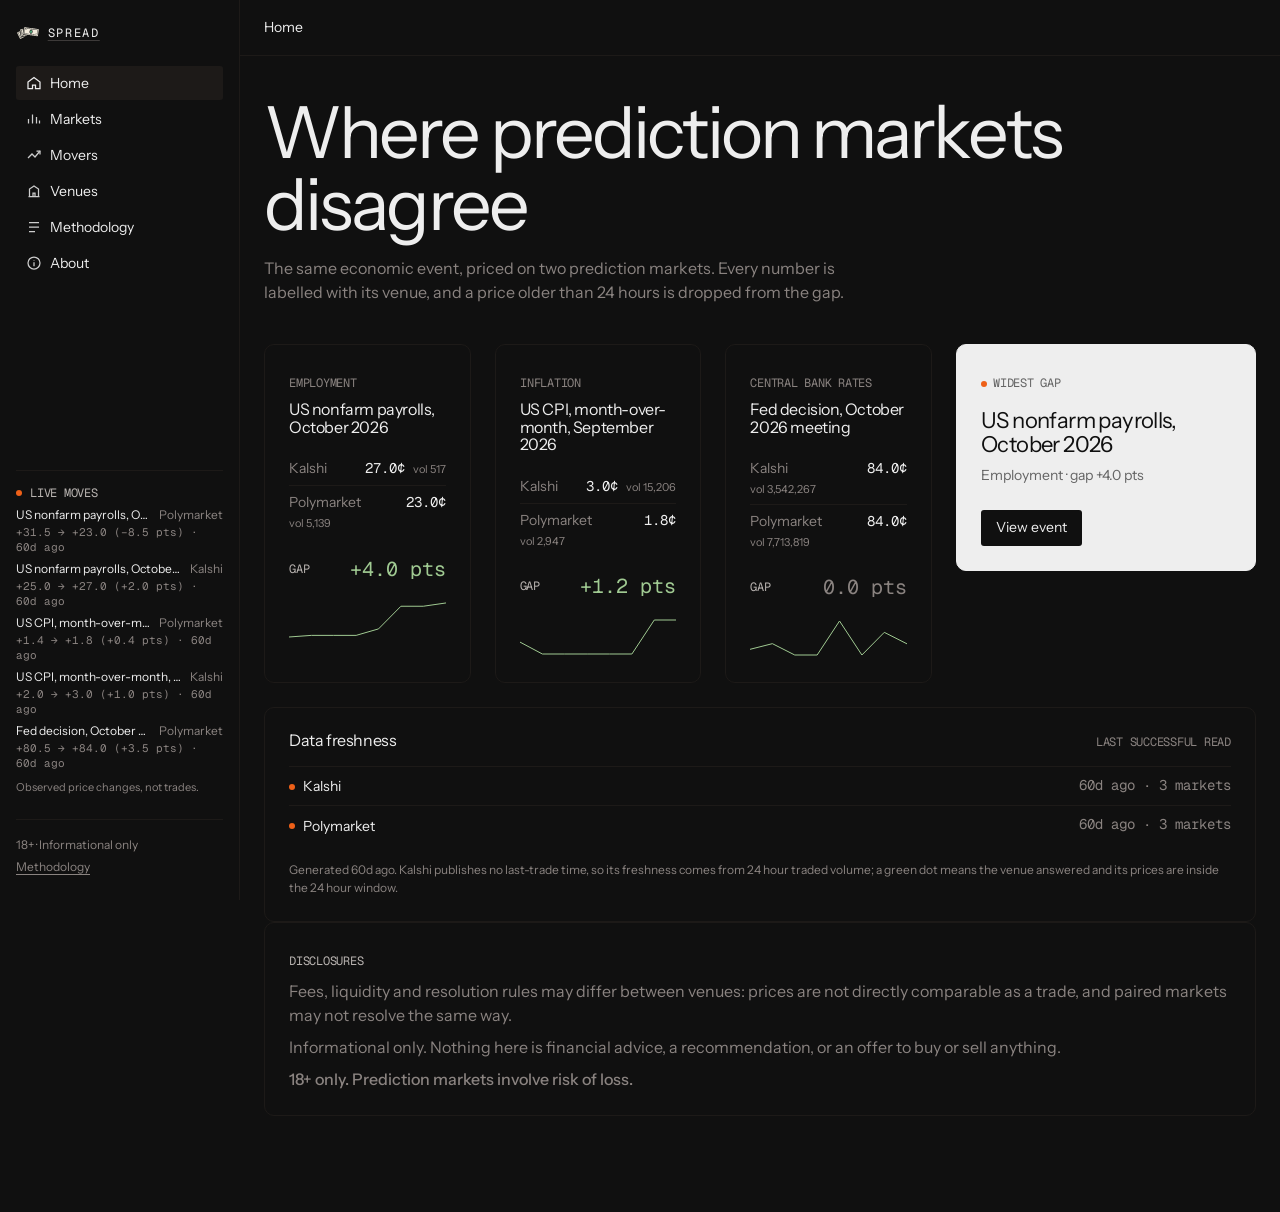
==== site/index.html @ 3cb773e7 "Add the static site, exporters, and deploy workflow The prototype pipeline grew a 7-page site, a dat" ====
<!DOCTYPE html>
<html lang="en">
<head>
<meta charset="utf-8">
<meta name="viewport" content="width=device-width, initial-scale=1">
<meta name="description" content="Where two prediction markets disagree on the same economic event. Informational only.">
<title>Spread — where prediction markets disagree</title>
<link rel="icon" href="assets/favicon.svg" type="image/svg+xml">
<link rel="icon" href="assets/favicon.ico" sizes="any">
<link rel="apple-touch-icon" href="assets/spread-icon-512.png">
<link rel="stylesheet" href="styles/tokens.css">
<link rel="stylesheet" href="styles/base.css">
</head>
<body data-page="home">
<main class="content" id="page">
  <h1 class="display">Where prediction markets disagree</h1>
  <p class="subhead" style="max-width:56ch;margin-top:16px">
    The same economic event, priced on two prediction markets. Every number is
    labelled with its venue, and a price older than 24 hours is dropped from the gap.
  </p>
  <div id="home-body" style="margin-top:40px"></div>
</main>
<script src="app.js"></script>
<script src="pages/home.js"></script>
</body>
</html>
---- site/styles/tokens.css ----
/* Design tokens for Spread.
 *
 * The custom properties below are DESIGN.md's "Quick Start > CSS Custom
 * Properties" block, kept in the same order and with the same values so this
 * file can be diffed against the spec. The only additions are marked, and
 * every one of them is either a layout measurement or a value already in the
 * palette - no new colours, no new accents.
 *
 * The font loader is an @import rather than a <link> in seven page heads, so
 * there is exactly one place where the site's faces are loaded.
 *
 * Brand update: Instrument Sans is the face of the Spread wordmark (logo
 * sheet), so it now carries everything --font-geist names - display, headings,
 * body and UI - while Geist Mono keeps every instrument label, which is the
 * split DESIGN.md calls structural. Geist stays in the fallback stack after
 * Instrument Sans, exactly as DESIGN.md writes it, so a missing webfont
 * degrades to the spec's own stack rather than to a system default.
 */
@import url("https://fonts.googleapis.com/css2?family=Geist+Mono:wght@400&family=Instrument+Sans:wght@400;500&display=swap");

:root {
  /* Colors */
  --color-obsidian-canvas: #101010;
  --color-carbon-lift: #1d1a18;
  --color-ash-stroke: #3d3a39;
  --color-graphite-mid: #4d4947;
  --color-warm-granite: #8a8380;
  --color-pale-stone: #b8b3b0;
  --color-bone: #eeeeee;
  --color-chalk: #fafafa;
  --color-signal-orange: #ee6018;
  --color-metric-green: #a0ca92;

  /* Typography — Font Families
   * DEVIATION from DESIGN.md, on the brand kit: 'Instrument Sans' leads the
   * stack (the wordmark's own face, open licence) with 'Geist' second. Swap
   * the two words to go back to a Geist-only site.
   */
  --font-geist: 'Instrument Sans', 'Geist', ui-sans-serif, system-ui, -apple-system, BlinkMacSystemFont, "Segoe UI", Roboto, sans-serif;
  --font-geist-mono: 'Geist Mono', ui-monospace, SFMono-Regular, Menlo, Monaco, Consolas, monospace;

  /* Typography — Scale */
  --text-caption: 12px;
  --leading-caption: 1;
  --tracking-caption: -0.24px;
  --text-body-sm: 14px;
  --leading-body-sm: 1.43;
  --text-body: 16px;
  --leading-body: 1.5;
  --text-heading: 36px;
  --leading-heading: 1.1;
  --tracking-heading: -1.12px;
  --text-heading-lg: 44px;
  --leading-heading-lg: 1.12;
  --tracking-heading-lg: -1.1px;
  --text-display: 72px;
  --leading-display: 1;
  --tracking-display: -2.88px;

  /* Typography — Weights */
  --font-weight-regular: 400;
  --font-weight-medium: 500;

  /* Spacing */
  --spacing-unit: 8px;
  --spacing-8: 8px;
  --spacing-16: 16px;
  --spacing-24: 24px;
  --spacing-32: 32px;
  --spacing-40: 40px;
  --spacing-56: 56px;
  --spacing-80: 80px;
  --spacing-96: 96px;
  --spacing-120: 120px;

  /* Layout */
  --page-max-width: 1200px;
  --section-gap: 96px;
  --card-padding: 24px;
  --element-gap: 24px;

  /* Border Radius */
  --radius-sm: 3px;
  --radius-lg: 10px;
  --radius-2xl: 20px;

  /* Named Radii */
  --radius-nav: 3px;
  --radius-cards: 10px;
  --radius-buttons: 3px;
  --radius-largepanels: 20px;

  /* Surfaces */
  --surface-obsidian-canvas: #101010;
  --surface-carbon-lift: #1d1a18;
  --surface-bone-card: #eeeeee;
  --surface-chalk-elevated: #fafafa;

  /* --- Additions: layout, motion and hairlines -------------------------
   * Hairlines are #1d1a18 per the site brief, which is the palette's own
   * carbon lift; --color-ash-stroke stays available for ghost outlines.
   */
  --hairline: var(--color-carbon-lift);
  --sidebar-width: 240px;
  --topbar-height: 56px;
  --breakpoint-narrow: 800px;
  --sparkline-height: 40px;

  /* Motion: short and mechanical, never springy. */
  --duration-fast: 0.15s;
  --duration-enter: 0.2s;
  --ease-mechanical: cubic-bezier(0.4, 0, 0.2, 1);

  /* Text colours that are not raw values, only aliases of the palette. */
  --text-primary: var(--color-bone);
  --text-muted: var(--color-warm-granite);
  --text-tertiary: var(--color-pale-stone);
  --text-on-light: var(--color-obsidian-canvas);
  --fill-action: var(--color-carbon-lift);
  --fill-action-hover: var(--color-graphite-mid); /* the palette's mid-tone fill */
}
---- site/styles/base.css ----
/* Base layer for Spread: reset, type, shell, and the shared primitives.
 *
 * Rules this file enforces everywhere, from DESIGN.md and the site brief:
 *   - canvas is #101010 and nothing else is a page background
 *   - Geist at weight 400 (500 only for a label that must dominate)
 *   - buttons are 3px radius, never pills, never filled with an accent
 *   - no shadows anywhere, in any state
 *   - #ee6018 and #a0ca92 are data-voice colours: dots, strokes, labels only
 *
 * Class inventory, so pages can be built without re-inventing anything:
 *   shell      .shell .sidebar .wordmark .nav .nav-item .nav-icon .moves
 *              .sidebar-foot .scrim .topbar .topbar-title .icon-button .content
 *   type       .label .display .headline .title .subhead .muted .mono
 *   surfaces   .card .card--light .card-head .card-grid .split .divider
 *   controls   .btn .btn--light .btn--ghost .input .select .segmented .segment
 *   data       .price .price--stale .stale-tag .stale-dot .gap .metric
 *              .stat-row .table .dots .spark .chart .bar
 *   motion     .enter .tick .pulse (all disabled under reduced motion)
 */

/* --- Reset ------------------------------------------------------------ */
*,
*::before,
*::after {
  box-sizing: border-box;
}

html,
body,
h1,
h2,
h3,
h4,
p,
figure,
ul,
ol,
dl,
dd,
fieldset,
legend {
  margin: 0;
  padding: 0;
}

ul[class],
ol[class] {
  list-style: none;
}

img,
svg,
canvas {
  display: block;
  max-width: 100%;
}

button,
input,
select,
textarea {
  font: inherit;
  color: inherit;
}

fieldset {
  border: 0;
}

table {
  border-collapse: collapse;
  border-spacing: 0;
}

/* --- Page ------------------------------------------------------------- */
html {
  background-color: var(--color-obsidian-canvas);
  -webkit-text-size-adjust: 100%;
}

body {
  margin: 0;
  min-height: 100vh;
  background-color: var(--color-obsidian-canvas);
  color: var(--color-bone);
  font-family: var(--font-geist);
  font-size: var(--text-body);
  font-weight: var(--font-weight-regular);
  line-height: var(--leading-body);
  letter-spacing: 0;
  -webkit-font-smoothing: antialiased;
  text-rendering: optimizeLegibility;
}

/* One mechanical switch-flip for every interactive state, per the motion
 * rules: colour, background and border move together. Transform rides along
 * so a press can compress a control and let it spring back - feedback on
 * pointer-down, not on release. */
a,
button,
input,
select,
textarea,
[role="button"],
.card,
.nav-item,
.moves-item tr {
  transition: color var(--duration-fast) var(--ease-mechanical),
    background-color var(--duration-fast) var(--ease-mechanical),
    border-color var(--duration-fast) var(--ease-mechanical),
    stroke var(--duration-fast) var(--ease-mechanical),
    opacity var(--duration-fast) var(--ease-mechanical),
    transform var(--duration-fast) var(--ease-mechanical);
}

a {
  color: var(--color-bone);
  text-decoration-color: var(--color-ash-stroke);
  text-underline-offset: 3px;
}

a:hover {
  color: var(--color-chalk);
  text-decoration-color: var(--color-chalk);
}

/* Keyboard focus must be visible on every control. :focus-visible alone is a
 * heuristic some engines do not fire for programmatic or scripted focus, so a
 * plain :focus rule backs it up - the ring is bone, never a new colour. */
:focus-visible,
a:focus,
button:focus,
input:focus,
select:focus,
summary:focus,
[tabindex]:focus {
  outline: 2px solid var(--color-bone);
  outline-offset: 2px;
  border-radius: var(--radius-sm);
}

::selection {
  background-color: var(--color-ash-stroke);
  color: var(--color-chalk);
}

/* --- Type ------------------------------------------------------------- */
h1,
h2,
h3,
h4 {
  font-weight: var(--font-weight-regular);
  line-height: var(--leading-heading);
  letter-spacing: var(--tracking-heading);
}

.display {
  font-size: var(--text-display);
  line-height: var(--leading-display);
  letter-spacing: var(--tracking-display);
  font-weight: var(--font-weight-regular);
}

.headline {
  font-size: var(--text-heading-lg);
  line-height: var(--leading-heading-lg);
  letter-spacing: var(--tracking-heading-lg);
}

.title {
  font-size: var(--text-heading);
  line-height: var(--leading-heading);
  letter-spacing: var(--tracking-heading);
}

.subhead {
  font-size: var(--text-body);
  line-height: var(--leading-body);
  color: var(--color-warm-granite);
}

.muted {
  color: var(--color-warm-granite);
}

.tertiary {
  color: var(--color-pale-stone);
}

.mono {
  font-family: var(--font-geist-mono);
  font-variant-numeric: tabular-nums;
}

/* The instrument voice: eyebrows, status labels, column headers. */
.label {
  display: inline-block;
  font-family: var(--font-geist-mono);
  font-size: var(--text-caption);
  font-weight: var(--font-weight-regular);
  line-height: var(--leading-caption);
  letter-spacing: var(--tracking-caption);
  text-transform: uppercase;
  color: var(--color-pale-stone);
}

.label--muted {
  color: var(--color-warm-granite);
}

.label--strong {
  font-weight: var(--font-weight-medium);
  color: var(--color-bone);
}

/* --- Shell ------------------------------------------------------------ */
.shell {
  display: grid;
  grid-template-columns: var(--sidebar-width) minmax(0, 1fr);
  min-height: 100vh;
}

.sidebar {
  position: sticky;
  top: 0;
  align-self: start;
  height: 100vh;
  display: flex;
  flex-direction: column;
  gap: var(--spacing-24);
  padding: var(--spacing-24) var(--spacing-16);
  background-color: var(--color-obsidian-canvas);
  border-right: 1px solid var(--hairline);
}

.wordmark {
  display: inline-flex;
  align-items: center;
  gap: var(--spacing-8);
  font-family: var(--font-geist-mono);
  font-size: var(--text-caption);
  letter-spacing: 0.14em;
  text-transform: uppercase;
  color: var(--color-bone);
}

/* The brand kit's symbol, reversed for the dark canvas. Decorative: the
 * "Spread" text beside it carries the accessible name. */
.wordmark-mark {
  display: block;
  height: 14px;
  width: auto;
}

/* The full lockup, used once, on About. */
.brand-lockup {
  display: block;
  width: min(200px, 60%);
  height: auto;
  margin-bottom: var(--spacing-16);
}

.nav {
  display: flex;
  flex-direction: column;
  gap: 2px;
}

.nav-item {
  display: flex;
  align-items: center;
  gap: var(--spacing-8);
  padding: 7px 10px;
  border-radius: var(--radius-sm);
  font-size: var(--text-body-sm);
  line-height: var(--leading-body-sm);
  color: var(--color-bone);
  text-decoration: none;
}

.nav-item:hover {
  background-color: var(--color-carbon-lift);
  color: var(--color-chalk);
}

.nav-item[aria-current="page"] {
  background-color: var(--color-carbon-lift);
}

.nav-icon {
  width: 16px;
  height: 16px;
  flex: none;
  stroke: currentColor;
  fill: none;
  stroke-width: 1.25;
  opacity: 0.85;
}

.nav-item[aria-current="page"] .nav-icon {
  opacity: 1;
}

/* Live moves widget: a readout of observed price changes, never "trades". */
.moves {
  margin-top: auto;
  display: flex;
  flex-direction: column;
  gap: var(--spacing-8);
  padding-top: var(--spacing-16);
  border-top: 1px solid var(--hairline);
}

.moves-head {
  display: flex;
  align-items: center;
  gap: var(--spacing-8);
}

.moves-list {
  display: flex;
  flex-direction: column;
  gap: 6px;
}

.moves-item {
  display: grid;
  grid-template-columns: minmax(0, 1fr) auto;
  gap: 2px var(--spacing-8);
  font-size: 12px;
  line-height: 1.35;
}

.moves-item .moves-event {
  color: var(--color-bone);
  white-space: nowrap;
  overflow: hidden;
  text-overflow: ellipsis;
}

.moves-item .moves-venue {
  color: var(--color-warm-granite);
}

.moves-item .moves-price {
  grid-column: 1 / -1;
  font-family: var(--font-geist-mono);
  font-size: 11px;
  color: var(--color-warm-granite);
}

.sidebar-foot {
  display: flex;
  flex-direction: column;
  gap: 4px;
  padding-top: var(--spacing-16);
  border-top: 1px solid var(--hairline);
  font-size: var(--text-caption);
  color: var(--color-warm-granite);
}

.sidebar-foot a {
  color: var(--color-warm-granite);
  text-decoration: underline;
}

.sidebar-foot a:hover {
  color: var(--color-bone);
}

.main {
  min-width: 0;
  display: flex;
  flex-direction: column;
}

.topbar {
  position: sticky;
  top: 0;
  z-index: 5;
  display: flex;
  align-items: center;
  gap: var(--spacing-16);
  height: var(--topbar-height);
  padding: 0 var(--spacing-24);
  background-color: var(--color-obsidian-canvas);
  border-bottom: 1px solid var(--hairline);
}

.topbar-title {
  font-size: var(--text-body-sm);
  color: var(--color-bone);
}

/* The mark appears only when the sidebar is collapsed (see the narrow
 * layout), so the brand is present on a phone without being twice on a
 * desktop. */
.topbar-mark {
  display: none;
  height: 14px;
  width: auto;
}

.icon-button {
  display: inline-flex;
  align-items: center;
  justify-content: center;
  width: 28px;
  height: 28px;
  padding: 0;
  background: none;
  border: 1px solid transparent;
  border-radius: var(--radius-sm);
  color: var(--color-bone);
  cursor: pointer;
}

.icon-button:hover {
  background-color: var(--color-carbon-lift);
}

.icon-button svg {
  width: 16px;
  height: 16px;
  stroke: currentColor;
  fill: none;
  stroke-width: 1.5;
}

/* The toggle only exists at narrow widths; wide layout shows the sidebar. */
.topbar-toggle {
  display: none;
}

.content {
  flex: 1;
  width: 100%;
  max-width: var(--page-max-width);
  padding: var(--spacing-40) var(--spacing-24) var(--spacing-96);
}

.scrim {
  display: none;
}

/* --- Surfaces --------------------------------------------------------- */
.card {
  background-color: transparent;
  border: 1px solid var(--hairline);
  border-radius: var(--radius-cards);
  padding: var(--card-padding);
}

.card--light {
  background-color: var(--color-bone);
  color: var(--text-on-light);
  border-color: var(--color-bone);
}

.card--light .label,
.card--light .muted {
  color: rgba(16, 16, 16, 0.62);
}

.card-head {
  display: flex;
  align-items: baseline;
  justify-content: space-between;
  gap: var(--spacing-16);
  margin-bottom: var(--spacing-16);
}

.card-title {
  font-size: var(--text-body);
  letter-spacing: -0.4px;
}

.card-grid {
  display: grid;
  gap: var(--spacing-24);
}

/* Home: the ranked cards sit beside one featured light card. */
.home-columns {
  display: grid;
  grid-template-columns: minmax(0, 1fr) 300px;
  gap: var(--spacing-24);
  align-items: start;
}

.home-aside {
  position: sticky;
  top: calc(var(--topbar-height) + var(--spacing-24));
}

.split {
  display: grid;
  grid-template-columns: minmax(0, 2fr) minmax(0, 1fr);
  gap: var(--spacing-24);
  align-items: start;
}

.divider {
  border: 0;
  border-top: 1px solid var(--hairline);
  margin: var(--spacing-24) 0;
}

.stack {
  display: flex;
  flex-direction: column;
  gap: var(--spacing-24);
}

.stack--tight {
  gap: var(--spacing-16);
}

.row {
  display: flex;
  align-items: center;
  gap: var(--spacing-8);
  flex-wrap: wrap;
}

.row--between {
  justify-content: space-between;
}

/* --- Controls --------------------------------------------------------- */
.btn {
  display: inline-flex;
  align-items: center;
  justify-content: center;
  gap: var(--spacing-8);
  padding: 9px 14px;
  border: 1px solid transparent;
  border-radius: var(--radius-buttons); /* 3px: never a pill, never 9999px */
  background-color: var(--fill-action);
  color: var(--color-bone);
  font-size: var(--text-body-sm);
  line-height: 1.1;
  text-decoration: none;
  cursor: pointer;
}

.btn:hover {
  background-color: var(--fill-action-hover);
  color: var(--color-chalk);
}

.btn--light {
  background-color: var(--color-chalk);
  color: var(--text-on-light);
}

.btn--light:hover {
  background-color: var(--color-bone);
  color: var(--text-on-light);
}

.btn--ghost {
  background-color: transparent;
  border-color: var(--color-ash-stroke);
  color: var(--color-bone);
}

.btn--ghost:hover {
  background-color: transparent;
  border-color: var(--color-chalk);
  color: var(--color-chalk);
}

.btn--on-light {
  background-color: var(--color-obsidian-canvas);
  color: var(--color-bone);
}

.btn--on-light:hover {
  background-color: var(--color-carbon-lift);
}

.btn[disabled] {
  color: var(--color-warm-granite);
  border-color: var(--hairline);
  background-color: transparent;
  cursor: not-allowed;
}

.input,
.select {
  width: 100%;
  padding: 9px 12px;
  background-color: transparent;
  border: 1px solid var(--color-ash-stroke);
  border-radius: var(--radius-sm);
  color: var(--color-bone);
  font-size: var(--text-body-sm);
}

.input::placeholder {
  color: var(--color-warm-granite);
}

/* The chevron is a stroked SVG, not a CSS gradient: the brief bans gradients
 * and a two-segment linear-gradient chevron is exactly that. */
.select {
  appearance: none;
  padding-right: 32px;
  background-image: url("data:image/svg+xml,%3Csvg xmlns='http://www.w3.org/2000/svg' width='10' height='6' viewBox='0 0 10 6'%3E%3Cpath d='M1 1l4 4 4-4' fill='none' stroke='%238a8380' stroke-width='1.2'/%3E%3C/svg%3E");
  background-position: calc(100% - 12px) 50%;
  background-repeat: no-repeat;
}

.segmented {
  display: inline-flex;
  padding: 2px;
  gap: 2px;
  border: 1px solid var(--color-ash-stroke);
  border-radius: var(--radius-sm);
}

.segment {
  padding: 6px 12px;
  background: none;
  border: 1px solid transparent;
  border-radius: 2px;
  color: var(--color-warm-granite);
  font-size: var(--text-body-sm);
  cursor: pointer;
}

.segment:hover {
  color: var(--color-bone);
}

.segment[aria-pressed="true"],
.segment[aria-selected="true"] {
  background-color: var(--color-carbon-lift);
  border-color: var(--color-ash-stroke);
  color: var(--color-bone);
}

.checkbox {
  display: inline-flex;
  align-items: center;
  gap: var(--spacing-8);
  font-size: var(--text-body-sm);
  color: var(--color-bone);
  cursor: pointer;
}

.checkbox input {
  width: 14px;
  height: 14px;
  accent-color: var(--color-carbon-lift);
}

/* Dropdown panel for filters, anchored under its trigger. */
.popover {
  position: absolute;
  z-index: 10;
  margin-top: var(--spacing-8);
  /* Anchored to its trigger's right edge, and never wider than the viewport:
   * on a 390px screen a 340px panel hanging off the left of the button would
   * push the whole page sideways (measured: 239px of horizontal overflow). */
  right: 0;
  width: min(340px, calc(100vw - 48px));
  padding: var(--spacing-16);
  background-color: var(--color-carbon-lift);
  border: 1px solid var(--color-ash-stroke);
  border-radius: var(--radius-cards);
}

.field {
  display: flex;
  flex-direction: column;
  gap: 6px;
  margin-bottom: var(--spacing-16);
}

.field:last-child {
  margin-bottom: 0;
}

.filter-anchor {
  position: relative;
  display: inline-block;
}

/* --- Data ------------------------------------------------------------- */
.price {
  font-family: var(--font-geist-mono);
  font-variant-numeric: tabular-nums;
  color: var(--color-bone);
}

.price--stale {
  color: var(--color-warm-granite);
}

.stale-tag {
  display: inline-block;
  font-family: var(--font-geist-mono);
  font-size: 11px;
  letter-spacing: var(--tracking-caption);
  text-transform: uppercase;
  color: var(--color-warm-granite);
  border: 1px solid var(--color-ash-stroke);
  border-radius: var(--radius-sm);
  padding: 1px 5px;
}

.stale-dot,
.dot {
  display: inline-block;
  width: 6px;
  height: 6px;
  border-radius: 50%; /* a dot, not a pill button */
  flex: none;
}

.dot--live {
  background-color: var(--color-signal-orange);
}

.dot--fresh {
  background-color: var(--color-metric-green);
}

.dot--muted {
  background-color: var(--color-warm-granite);
}

@media (prefers-reduced-motion: no-preference) {
  /* The only ambient motion on the site: a slow pulse on live indicators. */
  .dot--live {
    animation: dot-pulse 2.4s var(--ease-mechanical) infinite;
  }
}

@keyframes dot-pulse {
  0%,
  100% {
    opacity: 1;
  }
  50% {
    opacity: 0.35;
  }
}

.gap {
  font-family: var(--font-geist-mono);
  font-variant-numeric: tabular-nums;
  color: var(--color-bone);
}

.gap--pos {
  color: var(--color-metric-green);
}

.gap--neg {
  color: var(--color-signal-orange);
}

.gap--none {
  color: var(--color-warm-granite);
}

/* Flex with wrap, not a fixed grid: a venue name, a price and a volume figure
 * do not fit on one line inside a 280px card, and an `auto` grid column lets
 * the long ones overlap instead of wrapping. */
.venue-row {
  display: flex;
  flex-wrap: wrap;
  align-items: baseline;
  gap: 2px var(--spacing-8);
  padding: 6px 0;
  border-top: 1px solid var(--hairline);
}

.venue-row:first-of-type {
  border-top: 0;
}

.venue-row .venue-name {
  color: var(--color-warm-granite);
  font-size: var(--text-body-sm);
}

.venue-row .price {
  font-size: var(--text-body-sm);
  margin-left: auto;
}

.venue-row .venue-vol {
  font-size: 11px;
  color: var(--color-warm-granite);
  white-space: nowrap;
}

.metric {
  padding: var(--spacing-24) var(--spacing-24) var(--spacing-24) 0;
  border-left: 1px solid var(--hairline);
  padding-left: var(--spacing-24);
}

.metric:first-child {
  border-left: 0;
  padding-left: 0;
}

.metric-value {
  display: block;
  font-size: var(--text-heading);
  line-height: var(--leading-heading);
  letter-spacing: var(--tracking-heading);
  color: var(--color-bone);
}

.metric-value--stale {
  color: var(--color-warm-granite);
}

.metric-label {
  display: block;
  margin-bottom: var(--spacing-8);
}

.metric-row {
  display: grid;
  grid-auto-flow: column;
  grid-auto-columns: 1fr;
  border-top: 1px solid var(--hairline);
  border-bottom: 1px solid var(--hairline);
}

.stat-row {
  display: flex;
  align-items: baseline;
  justify-content: space-between;
  gap: var(--spacing-16);
  padding: 8px 0;
  border-top: 1px solid var(--hairline);
  font-size: var(--text-body-sm);
}

.stat-row:first-of-type {
  border-top: 0;
}

.table {
  width: 100%;
  text-align: left;
}

.table th {
  padding: 0 var(--spacing-16) var(--spacing-8) 0;
  font-family: var(--font-geist-mono);
  font-size: var(--text-caption);
  font-weight: var(--font-weight-regular);
  letter-spacing: var(--tracking-caption);
  text-transform: uppercase;
  color: var(--color-pale-stone);
  border-bottom: 1px solid var(--hairline);
  white-space: nowrap;
}

.table td {
  padding: 10px var(--spacing-16) 10px 0;
  border-bottom: 1px solid var(--hairline);
  font-size: var(--text-body-sm);
  color: var(--color-bone);
  vertical-align: baseline;
}

.table tr:last-child td {
  border-bottom: 0;
}

.table .num {
  font-family: var(--font-geist-mono);
  font-variant-numeric: tabular-nums;
  text-align: right;
  white-space: nowrap;
}

.spark {
  width: 100%;
  height: var(--sparkline-height);
}

.spark path {
  fill: none;
  stroke-width: 1;
  stroke-linejoin: round;
  stroke-linecap: round;
  vector-effect: non-scaling-stroke;
}

.chart {
  width: 100%;
  height: 260px;
}

.chart .gridline {
  stroke: var(--hairline);
  stroke-width: 1;
}

.chart .axis-label {
  fill: var(--color-warm-granite);
  font-family: var(--font-geist-mono);
  font-size: 10px;
}

.chart .series {
  fill: none;
  stroke-width: 1;
  vector-effect: non-scaling-stroke;
}

.chart .series--dashed {
  stroke-dasharray: 3 3;
}

.legend {
  display: flex;
  flex-wrap: wrap;
  gap: var(--spacing-16);
  margin-top: var(--spacing-16);
}

.legend-item {
  display: inline-flex;
  align-items: center;
  gap: 6px;
  font-family: var(--font-geist-mono);
  font-size: 11px;
  letter-spacing: var(--tracking-caption);
  text-transform: uppercase;
  color: var(--color-warm-granite);
}

.legend-swatch {
  width: 14px;
  height: 1px;
  border-top-width: 1px;
  border-top-style: solid;
}

.legend-swatch--dashed {
  border-top-style: dashed;
}

.pager {
  display: flex;
  align-items: center;
  justify-content: space-between;
  gap: var(--spacing-16);
  margin-top: var(--spacing-24);
}

.empty {
  padding: var(--spacing-24);
  border: 1px solid var(--hairline);
  border-radius: var(--radius-cards);
  color: var(--color-warm-granite);
  font-size: var(--text-body-sm);
}

.notice {
  display: flex;
  gap: var(--spacing-8);
  padding: var(--spacing-16) var(--spacing-24);
  border-top: 1px solid var(--hairline);
  color: var(--color-warm-granite);
  font-size: var(--text-caption);
  line-height: 1.5;
}

.notice strong {
  font-weight: var(--font-weight-medium);
  color: var(--color-pale-stone);
}

/* --- Motion ----------------------------------------------------------- */
@media (prefers-reduced-motion: no-preference) {
  .enter {
    animation: enter var(--duration-enter) var(--ease-mechanical) both;
  }

  .tick {
    animation: tick 0.5s var(--ease-mechanical) 1;
  }

  /* A pressed control compresses the instant the pointer goes down and
   * springs back on release, so the click feels answered before it commits. */
  .icon-button:active,
  .btn:active,
  .segment:active,
  .nav-item:active {
    transform: scale(0.97);
  }

  /* A popover grows out of the corner nearest its trigger, so it reads as
   * coming from that button rather than from the middle of the page. */
  .popover {
    transform-origin: bottom right;
    animation: popover-in var(--duration-fast) var(--ease-mechanical) both;
  }
}

@keyframes popover-in {
  from {
    opacity: 0;
    transform: scale(0.97);
  }
  to {
    opacity: 1;
    transform: none;
  }
}

@keyframes enter {
  from {
    opacity: 0;
    transform: translateY(4px);
  }
  to {
    opacity: 1;
    transform: none;
  }
}

@keyframes tick {
  0% {
    background-color: var(--color-carbon-lift);
  }
  100% {
    background-color: transparent;
  }
}

/* --- Narrow layout ---------------------------------------------------- */
@media (max-width: 800px) {
  .shell {
    grid-template-columns: minmax(0, 1fr);
  }

  .sidebar {
    position: fixed;
    z-index: 20;
    top: 0;
    left: 0;
    width: min(280px, 84vw);
    border-right: 1px solid var(--hairline);
    transform: translateX(-100%);
  }

  @media (prefers-reduced-motion: no-preference) {
    .sidebar {
      transition: transform var(--duration-enter) var(--ease-mechanical);
    }
  }

  body[data-sidebar="open"] .sidebar {
    transform: translateX(0);
  }

  .topbar-toggle {
    display: inline-flex;
  }

  .topbar-mark {
    display: block;
  }

  .scrim {
    position: fixed;
    inset: 0;
    z-index: 10;
    background-color: rgba(16, 16, 16, 0.72);
  }

  body[data-sidebar="open"] .scrim {
    display: block;
  }

  .content {
    padding: var(--spacing-24) var(--spacing-16) var(--spacing-80);
  }

  .split,
  .metric-row,
  .home-columns {
    grid-template-columns: minmax(0, 1fr);
    grid-auto-flow: row;
  }

  .home-aside {
    position: static;
  }

  .metric {
    border-left: 0;
    padding-left: 0;
    border-top: 1px solid var(--hairline);
  }

  .metric:first-child {
    border-top: 0;
  }

  .display {
    font-size: 40px;
    letter-spacing: -1.6px;
  }

  .headline {
    font-size: 32px;
    letter-spacing: -0.9px;
  }

  .card-grid--3 {
    grid-template-columns: minmax(0, 1fr);
  }
}

@media (min-width: 801px) {
  .card-grid--3 {
    grid-template-columns: repeat(3, minmax(0, 1fr));
  }
}

@media (min-width: 801px) and (max-width: 1180px) {
  .card-grid--3 {
    grid-template-columns: repeat(2, minmax(0, 1fr));
  }

  .home-columns {
    grid-template-columns: minmax(0, 1fr);
  }

  .home-aside {
    position: static;
  }
}

/* Table-heavy pages need a horizontal escape hatch on small screens. */
.scroll-x {
  overflow-x: auto;
}

@media print {
  .sidebar,
  .topbar,
  .scrim {
    display: none;
  }
}
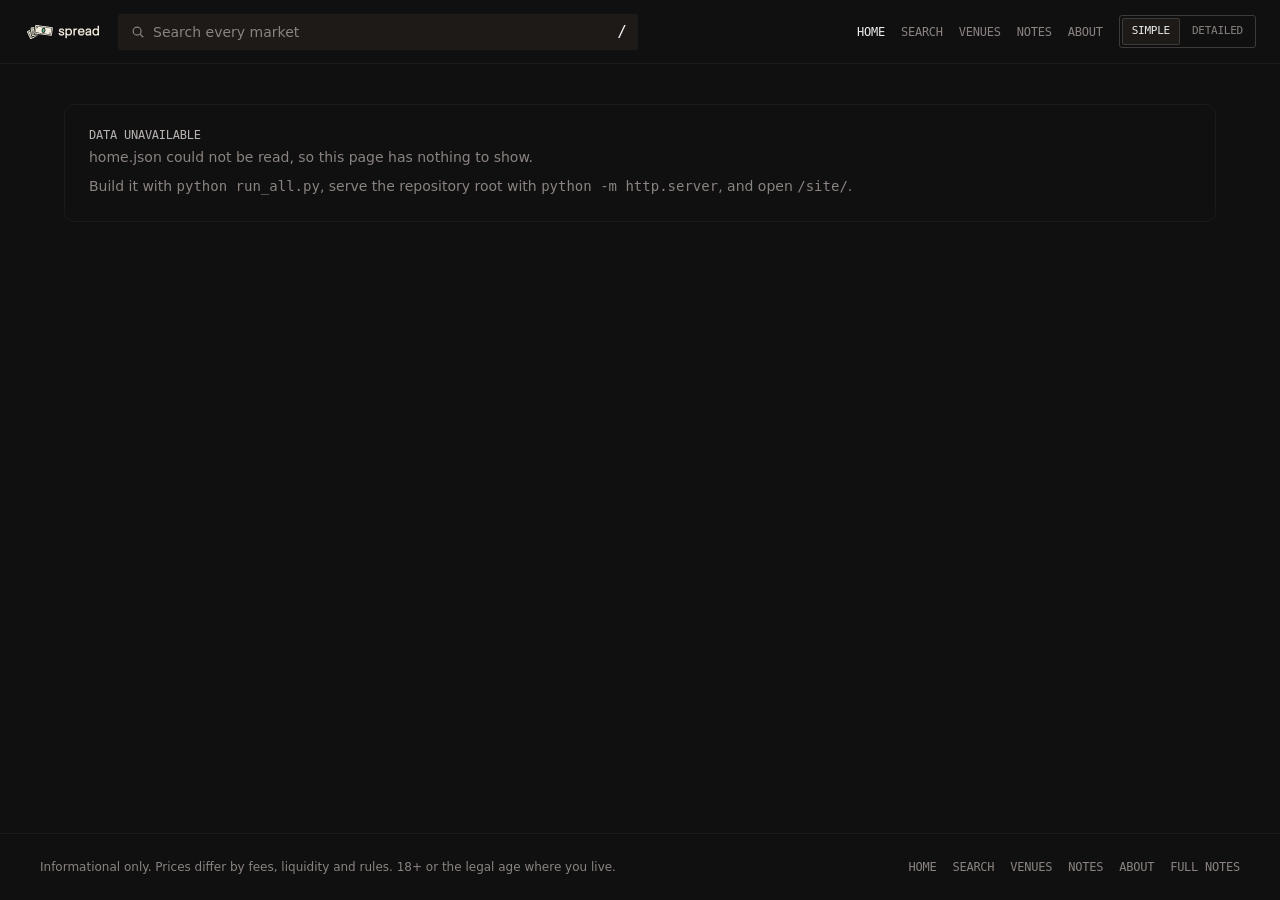
==== commit 89652079: "Rewrite the site around the files the exporter writes The front end still read site/data.json, a doc" ====
--- a/site/index.html
+++ b/site/index.html
@@ -3,24 +3,20 @@
 <head>
 <meta charset="utf-8">
 <meta name="viewport" content="width=device-width, initial-scale=1">
-<meta name="description" content="Where two prediction markets disagree on the same economic event. Informational only.">
-<title>Spread — where prediction markets disagree</title>
+<title>Spread — where the same event is priced differently</title>
+<meta name="description" content="The same event, priced on several prediction markets and sportsbooks. Informational only, 18+.">
 <link rel="icon" href="assets/favicon.svg" type="image/svg+xml">
 <link rel="icon" href="assets/favicon.ico" sizes="any">
 <link rel="apple-touch-icon" href="assets/spread-icon-512.png">
 <link rel="stylesheet" href="styles/tokens.css">
 <link rel="stylesheet" href="styles/base.css">
 </head>
-<body data-page="home">
+<body>
 <main class="content" id="page">
-  <h1 class="display">Where prediction markets disagree</h1>
-  <p class="subhead" style="max-width:56ch;margin-top:16px">
-    The same economic event, priced on two prediction markets. Every number is
-    labelled with its venue, and a price older than 24 hours is dropped from the gap.
-  </p>
-  <div id="home-body" style="margin-top:40px"></div>
+  <div id="page-body"></div>
 </main>
 <script src="app.js"></script>
+<script src="search.js"></script>
 <script src="pages/home.js"></script>
 </body>
 </html>
--- a/site/styles/tokens.css
+++ b/site/styles/tokens.css
@@ -6,17 +6,13 @@
  * every one of them is either a layout measurement or a value already in the
  * palette - no new colours, no new accents.
  *
- * The font loader is an @import rather than a <link> in seven page heads, so
- * there is exactly one place where the site's faces are loaded.
- *
- * Brand update: Instrument Sans is the face of the Spread wordmark (logo
- * sheet), so it now carries everything --font-geist names - display, headings,
- * body and UI - while Geist Mono keeps every instrument label, which is the
- * split DESIGN.md calls structural. Geist stays in the fallback stack after
- * Instrument Sans, exactly as DESIGN.md writes it, so a missing webfont
- * degrades to the spec's own stack rather than to a system default.
+ * No webfont is loaded. The logo kit carries no font file - the wordmark is
+ * outlines in spread-horizontal.svg - so there is nothing to self-host, and an
+ * @import from a font CDN would put a third-party request on every page load.
+ * The stacks below therefore resolve to the system faces. Geist and Geist Mono
+ * stay named in front of them, exactly as DESIGN.md writes them, so the spec's
+ * own faces are used the moment they are installed or later self-hosted.
  */
-@import url("https://fonts.googleapis.com/css2?family=Geist+Mono:wght@400&family=Instrument+Sans:wght@400;500&display=swap");
 
 :root {
   /* Colors */
@@ -32,11 +28,11 @@
   --color-metric-green: #a0ca92;
 
   /* Typography — Font Families
-   * DEVIATION from DESIGN.md, on the brand kit: 'Instrument Sans' leads the
-   * stack (the wordmark's own face, open licence) with 'Geist' second. Swap
-   * the two words to go back to a Geist-only site.
+   * DEVIATION from DESIGN.md, on the brief: the named faces are not fetched, so
+   * each stack falls through to the platform's own UI and mono faces. The
+   * named faces come first, so a machine that has them gets them.
    */
-  --font-geist: 'Instrument Sans', 'Geist', ui-sans-serif, system-ui, -apple-system, BlinkMacSystemFont, "Segoe UI", Roboto, sans-serif;
+  --font-geist: 'Geist', ui-sans-serif, system-ui, -apple-system, BlinkMacSystemFont, "Segoe UI", Roboto, sans-serif;
   --font-geist-mono: 'Geist Mono', ui-monospace, SFMono-Regular, Menlo, Monaco, Consolas, monospace;
 
   /* Typography — Scale */
@@ -101,10 +97,12 @@
    * carbon lift; --color-ash-stroke stays available for ghost outlines.
    */
   --hairline: var(--color-carbon-lift);
-  --sidebar-width: 240px;
-  --topbar-height: 56px;
-  --breakpoint-narrow: 800px;
+  --topbar-height: 64px;
+  --search-width: 520px;
+  --breakpoint-narrow: 900px;
   --sparkline-height: 40px;
+  /* The comparison bar is 6px tall and full-width: a readout, not a chart. */
+  --bar-height: 6px;
 
   /* Motion: short and mechanical, never springy. */
   --duration-fast: 0.15s;
--- a/site/styles/base.css
+++ b/site/styles/base.css
@@ -1,21 +1,38 @@
-/* Base layer for Spread: reset, type, shell, and the shared primitives.
+/* Base layer for the wide Spread site: reset, type, the top-bar shell, and the
+ * shared primitives every page builds from.
  *
- * Rules this file enforces everywhere, from DESIGN.md and the site brief:
- *   - canvas is #101010 and nothing else is a page background
- *   - Geist at weight 400 (500 only for a label that must dominate)
- *   - buttons are 3px radius, never pills, never filled with an accent
- *   - no shadows anywhere, in any state
- *   - #ee6018 and #a0ca92 are data-voice colours: dots, strokes, labels only
+ * The language is DESIGN.md's, enforced here so no page has to remember it:
+ *   - the canvas is #101010 and nothing else is a page background
+ *   - the Founders face at weight 400 (500 only where a label must dominate);
+ *     Geist Mono carries every instrument label, per the type split
+ *   - buttons are 3px radius and never pills, never filled with an accent
+ *   - no shadows anywhere, in any state - depth comes from figure/ground
+ *   - #ee6018 and #a0ca92 are data-voice colours. They are used here only for
+ *     live/stale status and for the comparison bar on dark ground; inside the
+ *     light card the bar is drawn in the canvas black instead, because the
+ *     accents are not allowed on a card surface.
+ *   - one mechanical 0.15s switch for colour, background and border together
  *
- * Class inventory, so pages can be built without re-inventing anything:
- *   shell      .shell .sidebar .wordmark .nav .nav-item .nav-icon .moves
- *              .sidebar-foot .scrim .topbar .topbar-title .icon-button .content
- *   type       .label .display .headline .title .subhead .muted .mono
- *   surfaces   .card .card--light .card-head .card-grid .split .divider
- *   controls   .btn .btn--light .btn--ghost .input .select .segmented .segment
- *   data       .price .price--stale .stale-tag .stale-dot .gap .metric
- *              .stat-row .table .dots .spark .chart .bar
- *   motion     .enter .tick .pulse (all disabled under reduced motion)
+ * Class inventory, so a page can be written without inventing anything:
+ *   shell      .topbar .brand .brand-mark .topnav .topnav-link .modeswitch
+ *              .mode-btn .search .search-icon .search-input .search-key
+ *              .suggest .suggest-item .suggest-empty .content .sitefoot
+ *   type       .label .label--muted .label--strong .display .headline .title
+ *              .subhead .muted .tertiary .mono .big
+ *   surfaces   .card .card--light .card-head .grid .grid--2 .grid--3 .stack
+ *              .row .row--between .divider .page-head
+ *   results    .result .result-title .result-cat .result-count .result-gap
+ *              .result-flags .results-list .bar .bar-track .bar-span .bar-mark
+ *   comparison .strip .strip-group .strip-label .venue-line .venue-name
+ *              .venue-price .venue-bar .venue-note
+ *   controls   .btn .btn--light .btn--ghost .btn--on-light .input .select
+ *              .segmented .segment .chip .chips .filterbar .filterrow .pager
+ *              .key .tip
+ *   data       .price .price--stale .stale-tag .dot .gap .metric .metric-row
+ *              .metric-label .metric-value .stat-row .table .chart .legend
+ *              .empty .notice
+ *   notes      .note (a <details>) .note-body
+ *   motion     .enter .tick (both disabled under reduced motion)
  */
 
 /* --- Reset ------------------------------------------------------------ */
@@ -38,7 +55,9 @@
 dl,
 dd,
 fieldset,
-legend {
+legend,
+details,
+summary {
   margin: 0;
   padding: 0;
 }
@@ -81,30 +100,29 @@
 body {
   margin: 0;
   min-height: 100vh;
+  display: flex;
+  flex-direction: column;
   background-color: var(--color-obsidian-canvas);
   color: var(--color-bone);
   font-family: var(--font-geist);
   font-size: var(--text-body);
   font-weight: var(--font-weight-regular);
   line-height: var(--leading-body);
-  letter-spacing: 0;
   -webkit-font-smoothing: antialiased;
   text-rendering: optimizeLegibility;
 }
 
-/* One mechanical switch-flip for every interactive state, per the motion
- * rules: colour, background and border move together. Transform rides along
- * so a press can compress a control and let it spring back - feedback on
- * pointer-down, not on release. */
+/* One switch-flip for every interactive state, per the motion rules: colour,
+ * background and border move together. Transform rides along so a press can
+ * compress a control and let it spring back. */
 a,
 button,
 input,
 select,
-textarea,
-[role="button"],
+summary,
 .card,
-.nav-item,
-.moves-item tr {
+.chip,
+.result {
   transition: color var(--duration-fast) var(--ease-mechanical),
     background-color var(--duration-fast) var(--ease-mechanical),
     border-color var(--duration-fast) var(--ease-mechanical),
@@ -125,8 +143,8 @@
 }
 
 /* Keyboard focus must be visible on every control. :focus-visible alone is a
- * heuristic some engines do not fire for programmatic or scripted focus, so a
- * plain :focus rule backs it up - the ring is bone, never a new colour. */
+ * heuristic some engines do not fire for scripted focus, so a plain :focus
+ * rule backs it up - the ring is bone, never a new colour. */
 :focus-visible,
 a:focus,
 button:focus,
@@ -158,7 +176,6 @@
   font-size: var(--text-display);
   line-height: var(--leading-display);
   letter-spacing: var(--tracking-display);
-  font-weight: var(--font-weight-regular);
 }
 
 .headline {
@@ -190,6 +207,17 @@
 .mono {
   font-family: var(--font-geist-mono);
   font-variant-numeric: tabular-nums;
+}
+
+/* The gap in Simple mode: the one number the page is about. */
+.big {
+  display: block;
+  font-family: var(--font-geist-mono);
+  font-variant-numeric: tabular-nums;
+  font-size: var(--text-heading-lg);
+  line-height: var(--leading-heading-lg);
+  letter-spacing: var(--tracking-heading-lg);
+  color: var(--color-bone);
 }
 
 /* The instrument voice: eyebrows, status labels, column headers. */
@@ -213,234 +241,310 @@
   color: var(--color-bone);
 }
 
-/* --- Shell ------------------------------------------------------------ */
-.shell {
-  display: grid;
-  grid-template-columns: var(--sidebar-width) minmax(0, 1fr);
-  min-height: 100vh;
-}
-
-.sidebar {
+/* --- Shell: top bar --------------------------------------------------- */
+.topbar {
   position: sticky;
   top: 0;
-  align-self: start;
-  height: 100vh;
-  display: flex;
-  flex-direction: column;
-  gap: var(--spacing-24);
-  padding: var(--spacing-24) var(--spacing-16);
+  z-index: 20;
+  display: flex;
+  align-items: center;
+  gap: var(--spacing-16);
+  min-height: var(--topbar-height);
+  padding: var(--spacing-8) var(--spacing-24);
   background-color: var(--color-obsidian-canvas);
-  border-right: 1px solid var(--hairline);
-}
-
-.wordmark {
+  border-bottom: 1px solid var(--hairline);
+}
+
+.brand {
   display: inline-flex;
   align-items: center;
   gap: var(--spacing-8);
+  flex: none;
   font-family: var(--font-geist-mono);
   font-size: var(--text-caption);
   letter-spacing: 0.14em;
   text-transform: uppercase;
   color: var(--color-bone);
-}
-
-/* The brand kit's symbol, reversed for the dark canvas. Decorative: the
- * "Spread" text beside it carries the accessible name. */
-.wordmark-mark {
-  display: block;
-  height: 14px;
+  text-decoration: none;
+}
+
+/* The brand kit's horizontal lockup, drawn in its own cream - it is the one
+ * asset allowed to carry a colour outside the palette, because it is the
+ * brand. It sits on the canvas, never on the light card. */
+.brand-mark {
+  height: 20px;
   width: auto;
 }
 
-/* The full lockup, used once, on About. */
-.brand-lockup {
-  display: block;
-  width: min(200px, 60%);
-  height: auto;
-  margin-bottom: var(--spacing-16);
-}
-
-.nav {
-  display: flex;
-  flex-direction: column;
-  gap: 2px;
-}
-
-.nav-item {
+/* The wide search box, present on every page. It is the first thing a reader
+ * reaches for, so it takes the free width in the bar. */
+.search {
+  position: relative;
   display: flex;
   align-items: center;
   gap: var(--spacing-8);
+  flex: 1 1 auto;
+  min-width: 0;
+  max-width: var(--search-width);
+  height: 36px;
+  padding: 0 10px 0 12px;
+  background-color: var(--color-carbon-lift);
+  border: 1px solid transparent;
+  border-radius: var(--radius-sm);
+}
+
+.search:focus-within {
+  border-color: var(--color-ash-stroke);
+}
+
+.search-icon {
+  flex: none;
+  width: 14px;
+  height: 14px;
+  stroke: var(--color-warm-granite);
+  fill: none;
+  stroke-width: 1.4;
+}
+
+.search-input {
+  flex: 1 1 auto;
+  min-width: 0;
+  height: 100%;
+  padding: 0;
+  background: none;
+  border: 0;
+  outline: none;
+  color: var(--color-bone);
+  font-size: var(--text-body-sm);
+  /* A search field is a text input, not a heading: kill the tracking the
+   * generic input reset would not have applied anyway. */
+  appearance: none;
+}
+
+.search-input::placeholder {
+  color: var(--color-warm-granite);
+}
+
+.search-input:focus {
+  outline: none;
+}
+
+/* The keyboard hint for the "/" shortcut. */
+.key {
+  flex: none;
+  padding: 1px 5px;
+  border: 1px solid var(--color-ash-stroke);
+  border-radius: 2px;
+  color: var(--color-warm-granite);
+  font-family: var(--font-geist-mono);
+  font-size: 11px;
+  line-height: 1.4;
+}
+
+/* The type-ahead panel. Flat, hairline-bordered, no shadow: it is a surface
+ * rising one step above the canvas, not an overlay floating above it. */
+.suggest {
+  position: absolute;
+  z-index: 30;
+  top: calc(100% + 8px);
+  left: 0;
+  right: 0;
+  max-height: min(60vh, 460px);
+  overflow-y: auto;
+  padding: var(--spacing-8);
+  background-color: var(--color-carbon-lift);
+  border: 1px solid var(--color-ash-stroke);
+  border-radius: var(--radius-cards);
+}
+
+.suggest-empty {
+  padding: var(--spacing-8) 10px;
+  color: var(--color-warm-granite);
+  font-size: var(--text-body-sm);
+}
+
+.suggest-item {
+  display: flex;
+  align-items: baseline;
+  gap: var(--spacing-8);
+  width: 100%;
   padding: 7px 10px;
+  background: none;
+  border: 0;
   border-radius: var(--radius-sm);
+  color: var(--color-bone);
+  text-align: left;
+  cursor: pointer;
+}
+
+.suggest-item:hover,
+.suggest-item[aria-selected="true"] {
+  background-color: var(--color-obsidian-canvas);
+}
+
+.suggest-item .suggest-title {
+  flex: 1 1 auto;
+  min-width: 0;
+  overflow: hidden;
+  white-space: nowrap;
+  text-overflow: ellipsis;
   font-size: var(--text-body-sm);
-  line-height: var(--leading-body-sm);
-  color: var(--color-bone);
-  text-decoration: none;
-}
-
-.nav-item:hover {
-  background-color: var(--color-carbon-lift);
-  color: var(--color-chalk);
-}
-
-.nav-item[aria-current="page"] {
-  background-color: var(--color-carbon-lift);
-}
-
-.nav-icon {
-  width: 16px;
-  height: 16px;
+}
+
+.suggest-item .suggest-meta {
   flex: none;
-  stroke: currentColor;
-  fill: none;
-  stroke-width: 1.25;
-  opacity: 0.85;
-}
-
-.nav-item[aria-current="page"] .nav-icon {
-  opacity: 1;
-}
-
-/* Live moves widget: a readout of observed price changes, never "trades". */
-.moves {
-  margin-top: auto;
-  display: flex;
-  flex-direction: column;
+  font-family: var(--font-geist-mono);
+  font-size: 11px;
+  letter-spacing: var(--tracking-caption);
+  text-transform: uppercase;
+  color: var(--color-warm-granite);
+}
+
+.suggest-foot {
+  display: flex;
+  justify-content: space-between;
   gap: var(--spacing-8);
-  padding-top: var(--spacing-16);
+  margin-top: var(--spacing-8);
+  padding: 8px 10px 0;
   border-top: 1px solid var(--hairline);
-}
-
-.moves-head {
-  display: flex;
-  align-items: center;
-  gap: var(--spacing-8);
-}
-
-.moves-list {
-  display: flex;
-  flex-direction: column;
-  gap: 6px;
-}
-
-.moves-item {
-  display: grid;
-  grid-template-columns: minmax(0, 1fr) auto;
-  gap: 2px var(--spacing-8);
-  font-size: 12px;
-  line-height: 1.35;
-}
-
-.moves-item .moves-event {
-  color: var(--color-bone);
-  white-space: nowrap;
-  overflow: hidden;
-  text-overflow: ellipsis;
-}
-
-.moves-item .moves-venue {
-  color: var(--color-warm-granite);
-}
-
-.moves-item .moves-price {
-  grid-column: 1 / -1;
   font-family: var(--font-geist-mono);
   font-size: 11px;
-  color: var(--color-warm-granite);
-}
-
-.sidebar-foot {
-  display: flex;
-  flex-direction: column;
-  gap: 4px;
-  padding-top: var(--spacing-16);
-  border-top: 1px solid var(--hairline);
-  font-size: var(--text-caption);
-  color: var(--color-warm-granite);
-}
-
-.sidebar-foot a {
-  color: var(--color-warm-granite);
-  text-decoration: underline;
-}
-
-.sidebar-foot a:hover {
-  color: var(--color-bone);
-}
-
-.main {
-  min-width: 0;
-  display: flex;
-  flex-direction: column;
-}
-
-.topbar {
-  position: sticky;
-  top: 0;
-  z-index: 5;
+  letter-spacing: var(--tracking-caption);
+  text-transform: uppercase;
+  color: var(--color-warm-granite);
+}
+
+.topnav {
   display: flex;
   align-items: center;
   gap: var(--spacing-16);
-  height: var(--topbar-height);
-  padding: 0 var(--spacing-24);
-  background-color: var(--color-obsidian-canvas);
-  border-bottom: 1px solid var(--hairline);
-}
-
-.topbar-title {
-  font-size: var(--text-body-sm);
-  color: var(--color-bone);
-}
-
-/* The mark appears only when the sidebar is collapsed (see the narrow
- * layout), so the brand is present on a phone without being twice on a
- * desktop. */
-.topbar-mark {
-  display: none;
-  height: 14px;
-  width: auto;
-}
-
-.icon-button {
+  flex: none;
+  margin-left: auto;
+}
+
+.topnav-link {
+  font-family: var(--font-geist-mono);
+  font-size: var(--text-caption);
+  letter-spacing: var(--tracking-caption);
+  text-transform: uppercase;
+  color: var(--color-warm-granite);
+  text-decoration: none;
+}
+
+.topnav-link:hover {
+  color: var(--color-bone);
+}
+
+.topnav-link[aria-current="page"] {
+  color: var(--color-bone);
+}
+
+/* Simple / Detailed. A segmented control, not a switch: both states are words
+ * a reader has to compare, and a track-and-knob would hide the other one. */
+.modeswitch {
   display: inline-flex;
-  align-items: center;
-  justify-content: center;
-  width: 28px;
-  height: 28px;
-  padding: 0;
+  flex: none;
+  padding: 2px;
+  gap: 2px;
+  border: 1px solid var(--color-ash-stroke);
+  border-radius: var(--radius-sm);
+}
+
+.mode-btn {
+  padding: 4px 9px;
   background: none;
   border: 1px solid transparent;
-  border-radius: var(--radius-sm);
-  color: var(--color-bone);
+  border-radius: 2px;
+  color: var(--color-warm-granite);
+  font-family: var(--font-geist-mono);
+  font-size: 11px;
+  letter-spacing: var(--tracking-caption);
+  text-transform: uppercase;
   cursor: pointer;
 }
 
-.icon-button:hover {
+.mode-btn:hover {
+  color: var(--color-bone);
+}
+
+.mode-btn[aria-pressed="true"] {
   background-color: var(--color-carbon-lift);
-}
-
-.icon-button svg {
-  width: 16px;
-  height: 16px;
-  stroke: currentColor;
-  fill: none;
-  stroke-width: 1.5;
-}
-
-/* The toggle only exists at narrow widths; wide layout shows the sidebar. */
-.topbar-toggle {
-  display: none;
-}
-
+  border-color: var(--color-ash-stroke);
+  color: var(--color-bone);
+}
+
+/* --- Shell: content and footer ---------------------------------------- */
 .content {
   flex: 1;
   width: 100%;
   max-width: var(--page-max-width);
-  padding: var(--spacing-40) var(--spacing-24) var(--spacing-96);
-}
-
-.scrim {
-  display: none;
+  margin: 0 auto;
+  padding: var(--spacing-40) var(--spacing-24) var(--spacing-80);
+}
+
+.page-head {
+  display: flex;
+  align-items: flex-end;
+  justify-content: space-between;
+  gap: var(--spacing-24);
+  flex-wrap: wrap;
+  margin-bottom: var(--spacing-24);
+}
+
+.page-head .page-title {
+  font-size: var(--text-heading);
+  line-height: var(--leading-heading);
+  letter-spacing: var(--tracking-heading);
+}
+
+.sitefoot {
+  border-top: 1px solid var(--hairline);
+  padding: var(--spacing-24);
+  background-color: var(--color-obsidian-canvas);
+}
+
+.foot-inner {
+  display: flex;
+  align-items: baseline;
+  justify-content: space-between;
+  gap: var(--spacing-16);
+  flex-wrap: wrap;
+  max-width: var(--page-max-width);
+  margin: 0 auto;
+}
+
+.foot-caveat {
+  flex: 1 1 320px;
+  color: var(--color-warm-granite);
+  font-size: var(--text-caption);
+  line-height: 1.5;
+}
+
+.foot-nav {
+  display: flex;
+  align-items: center;
+  gap: var(--spacing-16);
+  flex-wrap: wrap;
+}
+
+.foot-nav a {
+  color: var(--color-warm-granite);
+  font-family: var(--font-geist-mono);
+  font-size: var(--text-caption);
+  letter-spacing: var(--tracking-caption);
+  text-transform: uppercase;
+  text-decoration: none;
+}
+
+.foot-nav a:hover {
+  color: var(--color-bone);
+}
+
+.foot-meta {
+  color: var(--color-graphite-mid);
+  font-family: var(--font-geist-mono);
+  font-size: 11px;
+  white-space: nowrap;
 }
 
 /* --- Surfaces --------------------------------------------------------- */
@@ -458,8 +562,9 @@
 }
 
 .card--light .label,
-.card--light .muted {
-  color: rgba(16, 16, 16, 0.62);
+.card--light .muted,
+.card--light .subhead {
+  color: var(--color-graphite-mid);
 }
 
 .card-head {
@@ -475,29 +580,39 @@
   letter-spacing: -0.4px;
 }
 
-.card-grid {
+.grid {
   display: grid;
   gap: var(--spacing-24);
-}
-
-/* Home: the ranked cards sit beside one featured light card. */
-.home-columns {
-  display: grid;
-  grid-template-columns: minmax(0, 1fr) 300px;
+  align-items: start;
+}
+
+.grid--2 {
+  grid-template-columns: repeat(2, minmax(0, 1fr));
+}
+
+.grid--3 {
+  grid-template-columns: repeat(3, minmax(0, 1fr));
+}
+
+.stack {
+  display: flex;
+  flex-direction: column;
   gap: var(--spacing-24);
-  align-items: start;
-}
-
-.home-aside {
-  position: sticky;
-  top: calc(var(--topbar-height) + var(--spacing-24));
-}
-
-.split {
-  display: grid;
-  grid-template-columns: minmax(0, 2fr) minmax(0, 1fr);
-  gap: var(--spacing-24);
-  align-items: start;
+}
+
+.stack--tight {
+  gap: var(--spacing-16);
+}
+
+.row {
+  display: flex;
+  align-items: center;
+  gap: var(--spacing-8);
+  flex-wrap: wrap;
+}
+
+.row--between {
+  justify-content: space-between;
 }
 
 .divider {
@@ -506,25 +621,178 @@
   margin: var(--spacing-24) 0;
 }
 
-.stack {
-  display: flex;
-  flex-direction: column;
-  gap: var(--spacing-24);
-}
-
-.stack--tight {
-  gap: var(--spacing-16);
-}
-
-.row {
-  display: flex;
+/* --- The comparison bar ---------------------------------------------- *
+ * One line, the full 0-100 point scale, with the stretch between the lowest
+ * and highest comparable price filled in. It is a readout: no axis, no grid. */
+.bar {
+  position: relative;
+  display: block;
+  height: var(--bar-height);
+  width: 100%;
+  min-width: 60px;
+}
+
+.bar--lg {
+  height: 8px;
+}
+
+.bar-track {
+  position: absolute;
+  inset: 0;
+  background-color: var(--color-graphite-mid);
+  opacity: 0.45;
+  border-radius: 1px;
+}
+
+.bar-span {
+  position: absolute;
+  top: 0;
+  bottom: 0;
+  background-color: var(--color-metric-green);
+  border-radius: 1px;
+}
+
+/* A tick per venue, so a row with three prices shows three positions. */
+.bar-mark {
+  position: absolute;
+  top: -2px;
+  bottom: -2px;
+  width: 2px;
+  margin-left: -1px;
+  background-color: var(--color-bone);
+  border-radius: 1px;
+}
+
+.card--light .bar-track {
+  background-color: var(--color-graphite-mid);
+  opacity: 0.35;
+}
+
+.card--light .bar-span {
+  background-color: var(--color-obsidian-canvas);
+}
+
+.card--light .bar-mark {
+  background-color: var(--color-obsidian-canvas);
+}
+
+/* --- Result rows ------------------------------------------------------ */
+.results-list {
+  border-bottom: 1px solid var(--hairline);
+}
+
+.result {
+  display: grid;
+  grid-template-columns: 92px minmax(0, 1fr) 76px minmax(90px, 180px) 78px;
+  grid-template-areas: "cat title count bar gap";
   align-items: center;
+  gap: 0 var(--spacing-16);
+  padding: 12px 0;
+  border-top: 1px solid var(--hairline);
+}
+
+.result-cat {
+  grid-area: cat;
+}
+
+.result-count {
+  grid-area: count;
+  font-family: var(--font-geist-mono);
+  font-size: 11px;
+  letter-spacing: var(--tracking-caption);
+  text-transform: uppercase;
+  color: var(--color-warm-granite);
+  white-space: nowrap;
+}
+
+.result-title {
+  grid-area: title;
+  min-width: 0;
+  font-size: var(--text-body-sm);
+  line-height: 1.35;
+  color: var(--color-bone);
+  text-decoration: none;
+}
+
+.result-title:hover {
+  color: var(--color-chalk);
+  text-decoration: underline;
+}
+
+.result-bar {
+  grid-area: bar;
+}
+
+.result-gap {
+  grid-area: gap;
+  text-align: right;
+  font-family: var(--font-geist-mono);
+  font-variant-numeric: tabular-nums;
+  font-size: var(--text-body-sm);
+  color: var(--color-bone);
+  white-space: nowrap;
+}
+
+.result-flags {
+  grid-column: 2 / -1;
+  display: flex;
   gap: var(--spacing-8);
-  flex-wrap: wrap;
-}
-
-.row--between {
-  justify-content: space-between;
+  align-items: center;
+}
+
+/* --- Comparison strip (the event page's single light card) ------------ */
+.strip-group + .strip-group {
+  margin-top: var(--spacing-16);
+}
+
+.strip-label {
+  display: block;
+  margin-bottom: var(--spacing-8);
+  color: var(--color-graphite-mid);
+}
+
+.venue-line {
+  display: grid;
+  grid-template-columns: minmax(84px, 132px) minmax(60px, 1fr) 68px auto;
+  align-items: center;
+  gap: var(--spacing-8) var(--spacing-16);
+  padding: 9px 0;
+  border-top: 1px solid rgba(16, 16, 16, 0.14);
+}
+
+.strip-group .venue-line:first-of-type,
+.strip .venue-line:first-of-type {
+  border-top: 0;
+}
+
+.venue-name {
+  font-size: var(--text-body-sm);
+  color: var(--color-obsidian-canvas);
+  overflow: hidden;
+  white-space: nowrap;
+  text-overflow: ellipsis;
+}
+
+.venue-price {
+  text-align: right;
+  font-family: var(--font-geist-mono);
+  font-variant-numeric: tabular-nums;
+  color: var(--color-obsidian-canvas);
+}
+
+.venue-price--stale {
+  color: var(--color-graphite-mid);
+}
+
+.venue-note {
+  grid-column: 1 / -1;
+  font-size: 12px;
+  line-height: 1.45;
+  color: var(--color-graphite-mid);
+}
+
+.venue-note:empty {
+  display: none;
 }
 
 /* --- Controls --------------------------------------------------------- */
@@ -580,7 +848,13 @@
   background-color: var(--color-carbon-lift);
 }
 
-.btn[disabled] {
+.btn--sm {
+  padding: 6px 10px;
+  font-size: var(--text-caption);
+}
+
+.btn[disabled],
+.btn[aria-disabled="true"] {
   color: var(--color-warm-granite);
   border-color: var(--hairline);
   background-color: transparent;
@@ -612,6 +886,11 @@
   background-repeat: no-repeat;
 }
 
+.select--auto {
+  width: auto;
+  min-width: 190px;
+}
+
 .segmented {
   display: inline-flex;
   padding: 2px;
@@ -641,51 +920,213 @@
   color: var(--color-bone);
 }
 
-.checkbox {
+.chips {
+  display: flex;
+  flex-wrap: wrap;
+  gap: var(--spacing-8);
+}
+
+.chip {
+  padding: 6px 10px;
+  background-color: transparent;
+  border: 1px solid var(--color-ash-stroke);
+  border-radius: var(--radius-sm);
+  color: var(--color-warm-granite);
+  font-family: var(--font-geist-mono);
+  font-size: var(--text-caption);
+  letter-spacing: var(--tracking-caption);
+  text-transform: uppercase;
+  cursor: pointer;
+}
+
+.chip:hover {
+  color: var(--color-bone);
+  border-color: var(--color-graphite-mid);
+}
+
+.chip[aria-pressed="true"] {
+  background-color: var(--color-carbon-lift);
+  border-color: var(--color-graphite-mid);
+  color: var(--color-bone);
+}
+
+.filterbar {
+  display: grid;
+  gap: var(--spacing-16);
+  padding: var(--spacing-16) 0;
+  border-top: 1px solid var(--hairline);
+  border-bottom: 1px solid var(--hairline);
+}
+
+.filterrow {
+  display: flex;
+  align-items: center;
+  gap: var(--spacing-16);
+  flex-wrap: wrap;
+}
+
+.filterrow > .label {
+  flex: none;
+  min-width: 76px;
+}
+
+.pager {
+  display: flex;
+  align-items: center;
+  justify-content: space-between;
+  gap: var(--spacing-16);
+  margin-top: var(--spacing-24);
+}
+
+.pager-status {
+  font-family: var(--font-geist-mono);
+  font-size: var(--text-caption);
+  letter-spacing: var(--tracking-caption);
+  text-transform: uppercase;
+  color: var(--color-warm-granite);
+}
+
+/* --- Notes: the collapsed sections every page carries ---------------- *
+ * Native <details>, so it works without a line of script and lands in the
+ * tab order the way a reader expects. */
+.note {
+  border-top: 1px solid var(--hairline);
+}
+
+.note:last-child {
+  border-bottom: 1px solid var(--hairline);
+}
+
+.note > summary {
+  display: flex;
+  align-items: center;
+  gap: var(--spacing-8);
+  padding: 12px 0;
+  cursor: pointer;
+  list-style: none;
+  font-family: var(--font-geist-mono);
+  font-size: var(--text-caption);
+  letter-spacing: var(--tracking-caption);
+  text-transform: uppercase;
+  color: var(--color-pale-stone);
+}
+
+.note > summary::-webkit-details-marker {
+  display: none;
+}
+
+.note > summary:hover {
+  color: var(--color-bone);
+}
+
+.note > summary .note-mark {
+  width: 12px;
+  flex: none;
+  color: var(--color-warm-granite);
+}
+
+.note[open] > summary .note-mark::before {
+  content: "–";
+}
+
+.note:not([open]) > summary .note-mark::before {
+  content: "+";
+}
+
+.note-body {
+  padding: 0 0 var(--spacing-16);
+  max-width: 78ch;
+  color: var(--color-warm-granite);
+  font-size: var(--text-body-sm);
+  line-height: 1.55;
+}
+
+.note-body p + p {
+  margin-top: var(--spacing-8);
+}
+
+.note-body strong {
+  font-weight: var(--font-weight-medium);
+  color: var(--color-pale-stone);
+}
+
+.note-body code {
+  font-family: var(--font-geist-mono);
+  font-size: 12px;
+  color: var(--color-pale-stone);
+}
+
+.note-body ul {
+  margin-top: var(--spacing-8);
+  padding-left: 18px;
+  list-style: disc;
+}
+
+.note-body li {
+  margin-top: 4px;
+}
+
+/* --- Tooltips --------------------------------------------------------- *
+ * A small "i" that carries the sentence a paragraph used to. It is a real
+ * button-sized target with an aria-label, so it is reachable by keyboard and
+ * still readable when the tooltip cannot be shown. */
+.tip {
+  position: relative;
   display: inline-flex;
   align-items: center;
-  gap: var(--spacing-8);
-  font-size: var(--text-body-sm);
-  color: var(--color-bone);
-  cursor: pointer;
-}
-
-.checkbox input {
+  justify-content: center;
   width: 14px;
   height: 14px;
-  accent-color: var(--color-carbon-lift);
-}
-
-/* Dropdown panel for filters, anchored under its trigger. */
-.popover {
+  flex: none;
+  border: 1px solid var(--color-ash-stroke);
+  border-radius: 50%;
+  color: var(--color-warm-granite);
+  font-family: var(--font-geist-mono);
+  font-size: 9px;
+  line-height: 1;
+  cursor: help;
+  vertical-align: 1px;
+}
+
+.tip::after {
+  content: attr(data-tip);
   position: absolute;
-  z-index: 10;
-  margin-top: var(--spacing-8);
-  /* Anchored to its trigger's right edge, and never wider than the viewport:
-   * on a 390px screen a 340px panel hanging off the left of the button would
-   * push the whole page sideways (measured: 239px of horizontal overflow). */
-  right: 0;
-  width: min(340px, calc(100vw - 48px));
-  padding: var(--spacing-16);
+  z-index: 40;
+  bottom: calc(100% + 8px);
+  left: 50%;
+  transform: translateX(-50%);
+  width: max-content;
+  max-width: min(260px, 74vw);
+  padding: 8px 10px;
   background-color: var(--color-carbon-lift);
   border: 1px solid var(--color-ash-stroke);
-  border-radius: var(--radius-cards);
-}
-
-.field {
-  display: flex;
-  flex-direction: column;
-  gap: 6px;
-  margin-bottom: var(--spacing-16);
-}
-
-.field:last-child {
-  margin-bottom: 0;
-}
-
-.filter-anchor {
-  position: relative;
-  display: inline-block;
+  border-radius: var(--radius-sm);
+  color: var(--color-bone);
+  font-family: var(--font-geist);
+  font-size: 12px;
+  font-weight: var(--font-weight-regular);
+  line-height: 1.4;
+  letter-spacing: 0;
+  text-transform: none;
+  opacity: 0;
+  pointer-events: none;
+}
+
+.tip:hover::after,
+.tip:focus::after {
+  opacity: 1;
+}
+
+/* A tip at the right edge of a line opens leftwards instead of off-screen. */
+.tip--left::after {
+  left: auto;
+  right: 0;
+  transform: none;
+}
+
+.card--light .tip {
+  border-color: rgba(16, 16, 16, 0.35);
+  color: var(--color-graphite-mid);
 }
 
 /* --- Data ------------------------------------------------------------- */
@@ -701,23 +1142,29 @@
 
 .stale-tag {
   display: inline-block;
+  flex: none;
+  padding: 1px 5px;
+  border: 1px solid var(--color-ash-stroke);
+  border-radius: var(--radius-sm);
+  color: var(--color-warm-granite);
   font-family: var(--font-geist-mono);
   font-size: 11px;
+  line-height: 1.4;
   letter-spacing: var(--tracking-caption);
   text-transform: uppercase;
-  color: var(--color-warm-granite);
-  border: 1px solid var(--color-ash-stroke);
-  border-radius: var(--radius-sm);
-  padding: 1px 5px;
-}
-
-.stale-dot,
+}
+
+.card--light .stale-tag {
+  border-color: rgba(16, 16, 16, 0.3);
+  color: var(--color-graphite-mid);
+}
+
 .dot {
   display: inline-block;
   width: 6px;
   height: 6px;
+  flex: none;
   border-radius: 50%; /* a dot, not a pill button */
-  flex: none;
 }
 
 .dot--live {
@@ -755,52 +1202,16 @@
   color: var(--color-bone);
 }
 
-.gap--pos {
-  color: var(--color-metric-green);
-}
-
-.gap--neg {
-  color: var(--color-signal-orange);
-}
-
 .gap--none {
   color: var(--color-warm-granite);
 }
 
-/* Flex with wrap, not a fixed grid: a venue name, a price and a volume figure
- * do not fit on one line inside a 280px card, and an `auto` grid column lets
- * the long ones overlap instead of wrapping. */
-.venue-row {
-  display: flex;
-  flex-wrap: wrap;
-  align-items: baseline;
-  gap: 2px var(--spacing-8);
-  padding: 6px 0;
-  border-top: 1px solid var(--hairline);
-}
-
-.venue-row:first-of-type {
-  border-top: 0;
-}
-
-.venue-row .venue-name {
-  color: var(--color-warm-granite);
-  font-size: var(--text-body-sm);
-}
-
-.venue-row .price {
-  font-size: var(--text-body-sm);
-  margin-left: auto;
-}
-
-.venue-row .venue-vol {
-  font-size: 11px;
-  color: var(--color-warm-granite);
-  white-space: nowrap;
+.card--light .gap {
+  color: var(--color-obsidian-canvas);
 }
 
 .metric {
-  padding: var(--spacing-24) var(--spacing-24) var(--spacing-24) 0;
+  padding: var(--spacing-16) var(--spacing-24) var(--spacing-16) 0;
   border-left: 1px solid var(--hairline);
   padding-left: var(--spacing-24);
 }
@@ -818,13 +1229,9 @@
   color: var(--color-bone);
 }
 
-.metric-value--stale {
-  color: var(--color-warm-granite);
-}
-
 .metric-label {
   display: block;
-  margin-bottom: var(--spacing-8);
+  margin-bottom: 6px;
 }
 
 .metric-row {
@@ -849,6 +1256,12 @@
   border-top: 0;
 }
 
+.stat-row .stat-value {
+  font-family: var(--font-geist-mono);
+  font-variant-numeric: tabular-nums;
+  text-align: right;
+}
+
 .table {
   width: 100%;
   text-align: left;
@@ -856,13 +1269,13 @@
 
 .table th {
   padding: 0 var(--spacing-16) var(--spacing-8) 0;
+  border-bottom: 1px solid var(--hairline);
   font-family: var(--font-geist-mono);
   font-size: var(--text-caption);
   font-weight: var(--font-weight-regular);
   letter-spacing: var(--tracking-caption);
   text-transform: uppercase;
   color: var(--color-pale-stone);
-  border-bottom: 1px solid var(--hairline);
   white-space: nowrap;
 }
 
@@ -885,19 +1298,6 @@
   white-space: nowrap;
 }
 
-.spark {
-  width: 100%;
-  height: var(--sparkline-height);
-}
-
-.spark path {
-  fill: none;
-  stroke-width: 1;
-  stroke-linejoin: round;
-  stroke-linecap: round;
-  vector-effect: non-scaling-stroke;
-}
-
 .chart {
   width: 100%;
   height: 260px;
@@ -927,7 +1327,7 @@
 .legend {
   display: flex;
   flex-wrap: wrap;
-  gap: var(--spacing-16);
+  gap: var(--spacing-8) var(--spacing-16);
   margin-top: var(--spacing-16);
 }
 
@@ -944,21 +1344,13 @@
 
 .legend-swatch {
   width: 14px;
-  height: 1px;
+  height: 0;
   border-top-width: 1px;
   border-top-style: solid;
 }
 
 .legend-swatch--dashed {
   border-top-style: dashed;
-}
-
-.pager {
-  display: flex;
-  align-items: center;
-  justify-content: space-between;
-  gap: var(--spacing-16);
-  margin-top: var(--spacing-24);
 }
 
 .empty {
@@ -969,10 +1361,16 @@
   font-size: var(--text-body-sm);
 }
 
+.empty .label {
+  display: block;
+  margin-bottom: 6px;
+}
+
 .notice {
   display: flex;
+  align-items: baseline;
   gap: var(--spacing-8);
-  padding: var(--spacing-16) var(--spacing-24);
+  padding: var(--spacing-16) 0;
   border-top: 1px solid var(--hairline);
   color: var(--color-warm-granite);
   font-size: var(--text-caption);
@@ -982,6 +1380,11 @@
 .notice strong {
   font-weight: var(--font-weight-medium);
   color: var(--color-pale-stone);
+}
+
+/* Table-heavy pages need a horizontal escape hatch on small screens. */
+.scroll-x {
+  overflow-x: auto;
 }
 
 /* --- Motion ----------------------------------------------------------- */
@@ -994,19 +1397,19 @@
     animation: tick 0.5s var(--ease-mechanical) 1;
   }
 
-  /* A pressed control compresses the instant the pointer goes down and
-   * springs back on release, so the click feels answered before it commits. */
-  .icon-button:active,
+  /* A pressed control compresses on pointer-down and springs back on
+   * release, so the click feels answered before it commits. */
   .btn:active,
+  .chip:active,
   .segment:active,
-  .nav-item:active {
+  .mode-btn:active,
+  .suggest-item:active {
     transform: scale(0.97);
   }
 
-  /* A popover grows out of the corner nearest its trigger, so it reads as
-   * coming from that button rather than from the middle of the page. */
-  .popover {
-    transform-origin: bottom right;
+  /* A dropdown grows out of the box it belongs to. */
+  .suggest {
+    transform-origin: top center;
     animation: popover-in var(--duration-fast) var(--ease-mechanical) both;
   }
 }
@@ -1014,7 +1417,7 @@
 @keyframes popover-in {
   from {
     opacity: 0;
-    transform: scale(0.97);
+    transform: scale(0.98);
   }
   to {
     opacity: 1;
@@ -1042,64 +1445,48 @@
   }
 }
 
-/* --- Narrow layout ---------------------------------------------------- */
-@media (max-width: 800px) {
-  .shell {
-    grid-template-columns: minmax(0, 1fr);
-  }
-
-  .sidebar {
-    position: fixed;
-    z-index: 20;
-    top: 0;
-    left: 0;
-    width: min(280px, 84vw);
-    border-right: 1px solid var(--hairline);
-    transform: translateX(-100%);
-  }
-
-  @media (prefers-reduced-motion: no-preference) {
-    .sidebar {
-      transition: transform var(--duration-enter) var(--ease-mechanical);
-    }
-  }
-
-  body[data-sidebar="open"] .sidebar {
-    transform: translateX(0);
-  }
-
-  .topbar-toggle {
-    display: inline-flex;
-  }
-
-  .topbar-mark {
-    display: block;
-  }
-
-  .scrim {
-    position: fixed;
-    inset: 0;
-    z-index: 10;
-    background-color: rgba(16, 16, 16, 0.72);
-  }
-
-  body[data-sidebar="open"] .scrim {
-    display: block;
+/* --- Narrow layout ---------------------------------------------------- *
+ * The top bar becomes two rows: brand and mode on the first, the search box
+ * and the nav on the second. The search box stays full width, because it is
+ * the way into the site. */
+@media (max-width: 900px) {
+  .topbar {
+    flex-wrap: wrap;
+    gap: var(--spacing-8) var(--spacing-16);
+    padding: var(--spacing-8) var(--spacing-16);
+  }
+
+  .search {
+    order: 3;
+    flex: 1 1 100%;
+    max-width: none;
+    order: 3;
+  }
+
+  .topnav {
+    order: 4;
+    flex: 1 1 100%;
+    margin-left: 0;
+    gap: var(--spacing-16);
+    /* A single scrollable line of links beats an off-canvas menu on a phone,
+     * and it needs no script. */
+    overflow-x: auto;
+    padding-bottom: 2px;
+  }
+
+  .modeswitch {
+    margin-left: auto;
   }
 
   .content {
-    padding: var(--spacing-24) var(--spacing-16) var(--spacing-80);
-  }
-
-  .split,
-  .metric-row,
-  .home-columns {
+    padding: var(--spacing-24) var(--spacing-16) var(--spacing-56);
+  }
+
+  .grid--2,
+  .grid--3,
+  .metric-row {
     grid-template-columns: minmax(0, 1fr);
     grid-auto-flow: row;
-  }
-
-  .home-aside {
-    position: static;
   }
 
   .metric {
@@ -1112,6 +1499,19 @@
     border-top: 0;
   }
 
+  .result {
+    grid-template-columns: minmax(0, 1fr) auto;
+    grid-template-areas:
+      "cat   count"
+      "title title"
+      "bar   gap";
+    gap: 6px var(--spacing-16);
+  }
+
+  .bar {
+    min-width: 0;
+  }
+
   .display {
     font-size: 40px;
     letter-spacing: -1.6px;
@@ -1122,40 +1522,49 @@
     letter-spacing: -0.9px;
   }
 
-  .card-grid--3 {
-    grid-template-columns: minmax(0, 1fr);
-  }
-}
-
-@media (min-width: 801px) {
-  .card-grid--3 {
+  .venue-line {
+    grid-template-columns: minmax(0, 1fr) 62px auto;
+    grid-template-areas:
+      "name price stale"
+      "bar  bar   bar";
+  }
+
+  .venue-name {
+    grid-area: name;
+  }
+
+  .venue-price {
+    grid-area: price;
+  }
+
+  .venue-bar {
+    grid-area: bar;
+  }
+
+  .venue-line .stale-tag {
+    grid-area: stale;
+  }
+
+  .filterrow > .label {
+    min-width: 0;
+  }
+}
+
+@media (min-width: 901px) {
+  .grid--3 {
     grid-template-columns: repeat(3, minmax(0, 1fr));
   }
 }
 
-@media (min-width: 801px) and (max-width: 1180px) {
-  .card-grid--3 {
+@media (min-width: 901px) and (max-width: 1180px) {
+  .grid--3 {
     grid-template-columns: repeat(2, minmax(0, 1fr));
   }
-
-  .home-columns {
-    grid-template-columns: minmax(0, 1fr);
-  }
-
-  .home-aside {
-    position: static;
-  }
-}
-
-/* Table-heavy pages need a horizontal escape hatch on small screens. */
-.scroll-x {
-  overflow-x: auto;
 }
 
 @media print {
-  .sidebar,
   .topbar,
-  .scrim {
+  .sitefoot {
     display: none;
   }
 }
